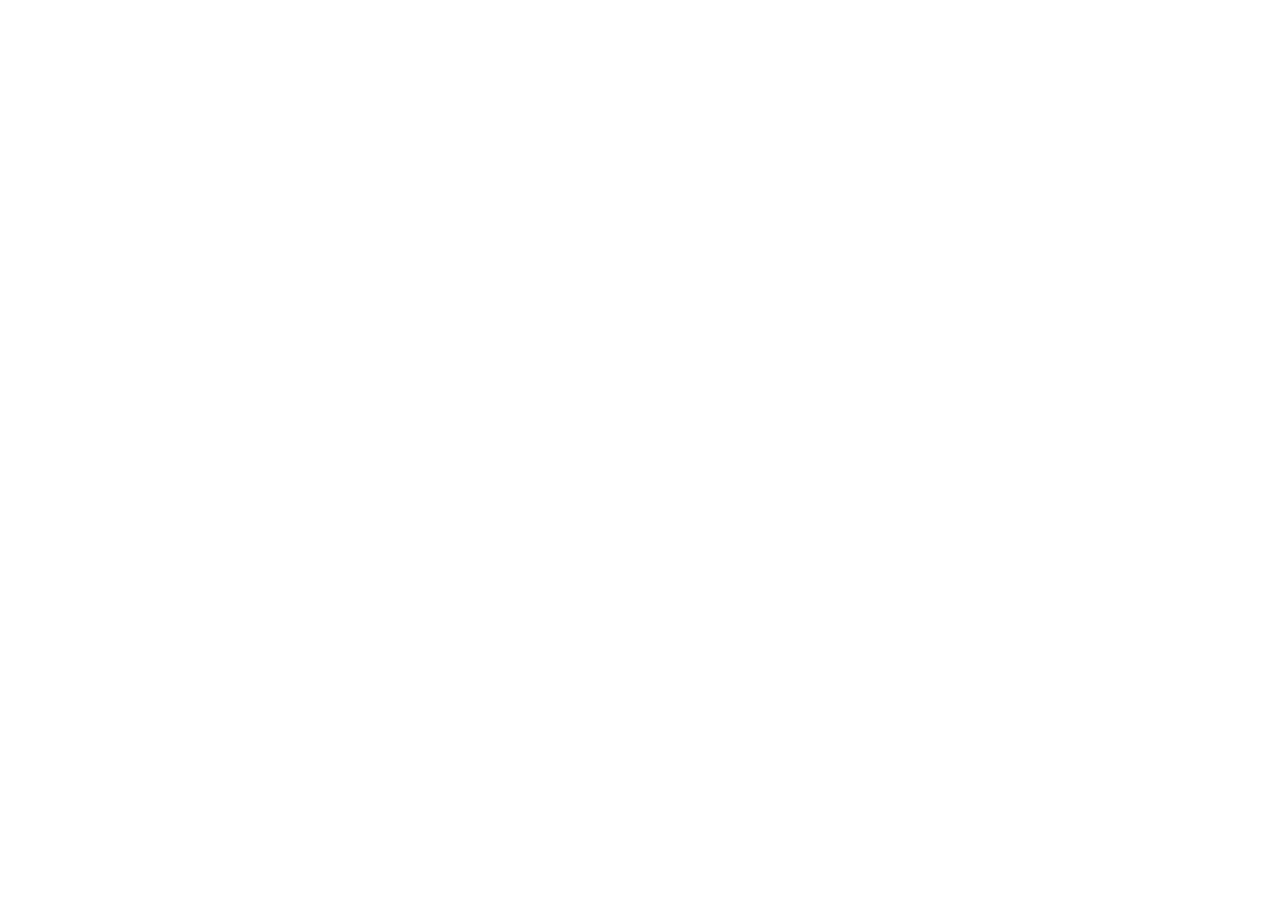
==== contact.html @ 14c85bc8 "Create basic HTML structure for home, products and contact pages" ====
<!DOCTYPE html>
<html lang="en">
<head>
    <meta charset="UTF-8">
    <meta name="viewport" content="width=device-width, initial-scale=1.0">
    <title>Contact Us | Leaf &amp; Brew Tea House</title>
    <link rel="stylesheet" href="style.css">
</head>
<body>
    <!-- Sumaya Binte Saida, 2220179 -->

    <header>
        <!-- header and navigation will go here -->
    </header>

    <main>
        <!-- page content will go here -->
    </main>

    <footer>
        <!-- footer will go here -->
    </footer>
</body>
</html>
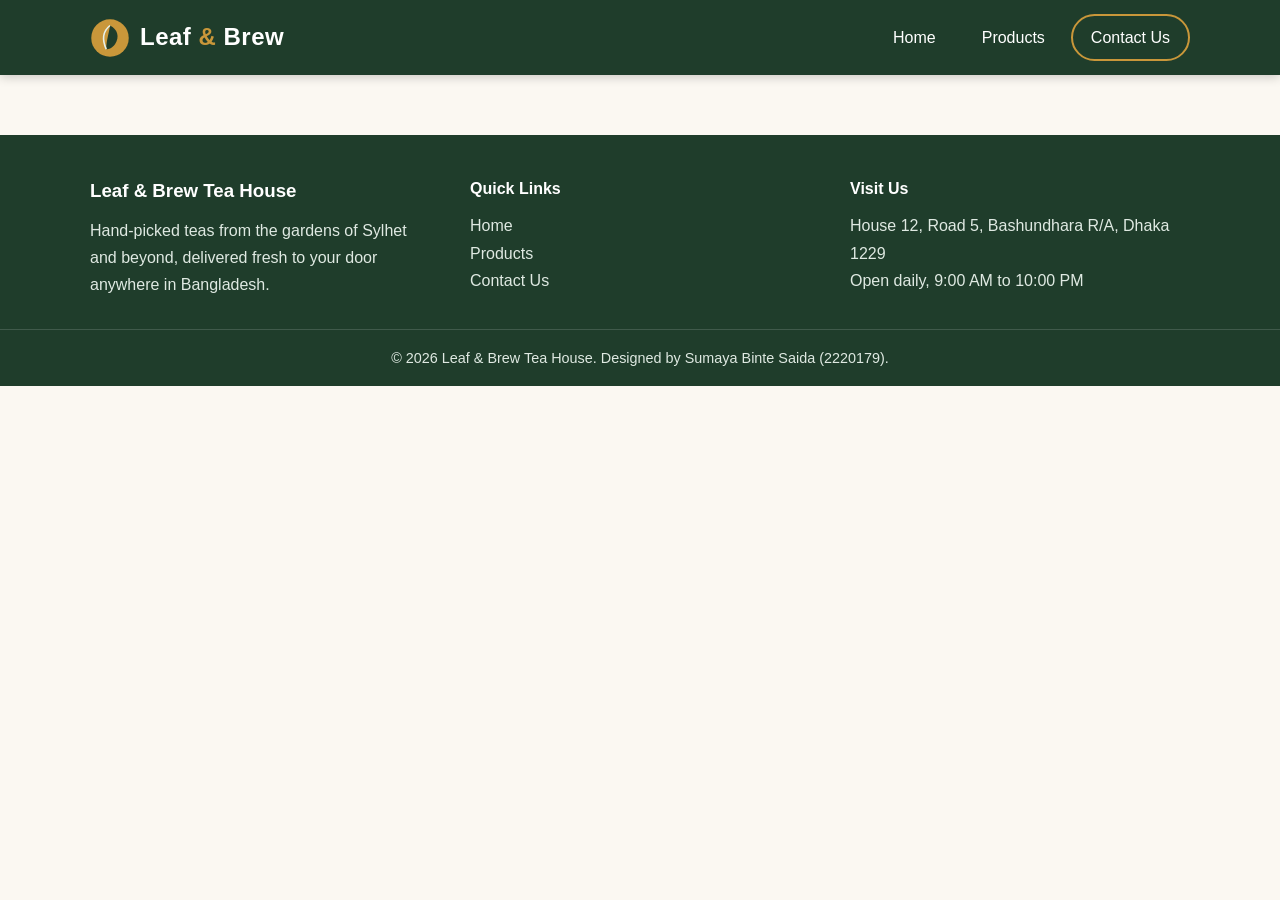
==== commit 6b4d5071: "Add header, navigation bar with hover effect and footer to all pages" ====
--- a/contact.html
+++ b/contact.html
@@ -9,16 +9,47 @@
 <body>
     <!-- Sumaya Binte Saida, 2220179 -->
 
-    <header>
-        <!-- header and navigation will go here -->
+    <header class="site-header">
+        <div class="container header-inner">
+            <a href="index.html" class="logo">
+                <img src="images/logo.svg" alt="Leaf &amp; Brew logo" class="logo-img">
+                <span>Leaf <em>&amp;</em> Brew</span>
+            </a>
+            <nav class="navbar">
+                <ul>
+                <li><a href="index.html">Home</a></li>
+                <li><a href="products.html">Products</a></li>
+                <li><a href="contact.html" class="active">Contact Us</a></li>
+                </ul>
+            </nav>
+        </div>
     </header>
 
     <main>
         <!-- page content will go here -->
     </main>
 
-    <footer>
-        <!-- footer will go here -->
+    <footer class="site-footer">
+        <div class="container footer-inner">
+            <div class="footer-col">
+                <h3>Leaf &amp; Brew Tea House</h3>
+                <p>Hand-picked teas from the gardens of Sylhet and beyond, delivered fresh to your door anywhere in Bangladesh.</p>
+            </div>
+            <div class="footer-col">
+                <h4>Quick Links</h4>
+                <ul>
+                    <li><a href="index.html">Home</a></li>
+                    <li><a href="products.html">Products</a></li>
+                    <li><a href="contact.html">Contact Us</a></li>
+                </ul>
+            </div>
+            <div class="footer-col">
+                <h4>Visit Us</h4>
+                <p>House 12, Road 5, Bashundhara R/A, Dhaka 1229</p>
+                <p>Open daily, 9:00 AM to 10:00 PM</p>
+            </div>
+        </div>
+        <p class="copyright">&copy; 2026 Leaf &amp; Brew Tea House. Designed by Sumaya Binte Saida (2220179).</p>
     </footer>
 </body>
 </html>
--- a/style.css
+++ b/style.css
@@ -0,0 +1,141 @@
+/* ===== Leaf & Brew Tea House - Main Stylesheet ===== */
+
+:root {
+    --green-dark: #1f3d2b;
+    --green: #2f6b45;
+    --green-light: #e7f1e9;
+    --gold: #c9973a;
+    --cream: #fbf8f2;
+    --text: #2b2b2b;
+    --muted: #6b6b6b;
+    --radius: 12px;
+    --shadow: 0 6px 20px rgba(0, 0, 0, 0.08);
+}
+
+* {
+    margin: 0;
+    padding: 0;
+    box-sizing: border-box;
+}
+
+body {
+    font-family: "Segoe UI", Tahoma, Geneva, Verdana, sans-serif;
+    background-color: var(--cream);
+    color: var(--text);
+    line-height: 1.7;
+}
+
+.container {
+    width: 90%;
+    max-width: 1100px;
+    margin: 0 auto;
+}
+
+/* ===== Header & Navigation ===== */
+.site-header {
+    background-color: var(--green-dark);
+    position: sticky;
+    top: 0;
+    z-index: 100;
+    box-shadow: 0 2px 10px rgba(0, 0, 0, 0.2);
+}
+
+.header-inner {
+    display: flex;
+    justify-content: space-between;
+    align-items: center;
+    padding: 14px 0;
+}
+
+.logo {
+    display: flex;
+    align-items: center;
+    gap: 10px;
+    color: #fff;
+    text-decoration: none;
+    font-size: 1.5rem;
+    font-weight: 700;
+    letter-spacing: 0.5px;
+}
+
+.logo em {
+    color: var(--gold);
+    font-style: normal;
+}
+
+.logo-img {
+    width: 40px;
+    height: 40px;
+}
+
+.navbar ul {
+    list-style: none;
+    display: flex;
+    gap: 6px;
+}
+
+.navbar a {
+    display: block;
+    color: #fff;
+    text-decoration: none;
+    padding: 8px 18px;
+    border-radius: 25px;
+    border: 2px solid transparent;
+    font-weight: 500;
+    transition: background-color 0.3s, color 0.3s;
+}
+
+.navbar a:hover {
+    background-color: var(--gold);
+    color: var(--green-dark);
+}
+
+.navbar a.active {
+    border-color: var(--gold);
+}
+
+/* ===== Footer ===== */
+.site-footer {
+    background-color: var(--green-dark);
+    color: #dfe9e2;
+    margin-top: 60px;
+    padding-top: 40px;
+}
+
+.footer-inner {
+    display: flex;
+    flex-wrap: wrap;
+    gap: 40px;
+    justify-content: space-between;
+}
+
+.footer-col {
+    flex: 1 1 250px;
+}
+
+.footer-col h3,
+.footer-col h4 {
+    color: #fff;
+    margin-bottom: 10px;
+}
+
+.footer-col ul {
+    list-style: none;
+}
+
+.footer-col a {
+    color: #dfe9e2;
+    text-decoration: none;
+}
+
+.footer-col a:hover {
+    color: var(--gold);
+}
+
+.copyright {
+    text-align: center;
+    border-top: 1px solid rgba(255, 255, 255, 0.15);
+    margin-top: 30px;
+    padding: 16px;
+    font-size: 0.9rem;
+}
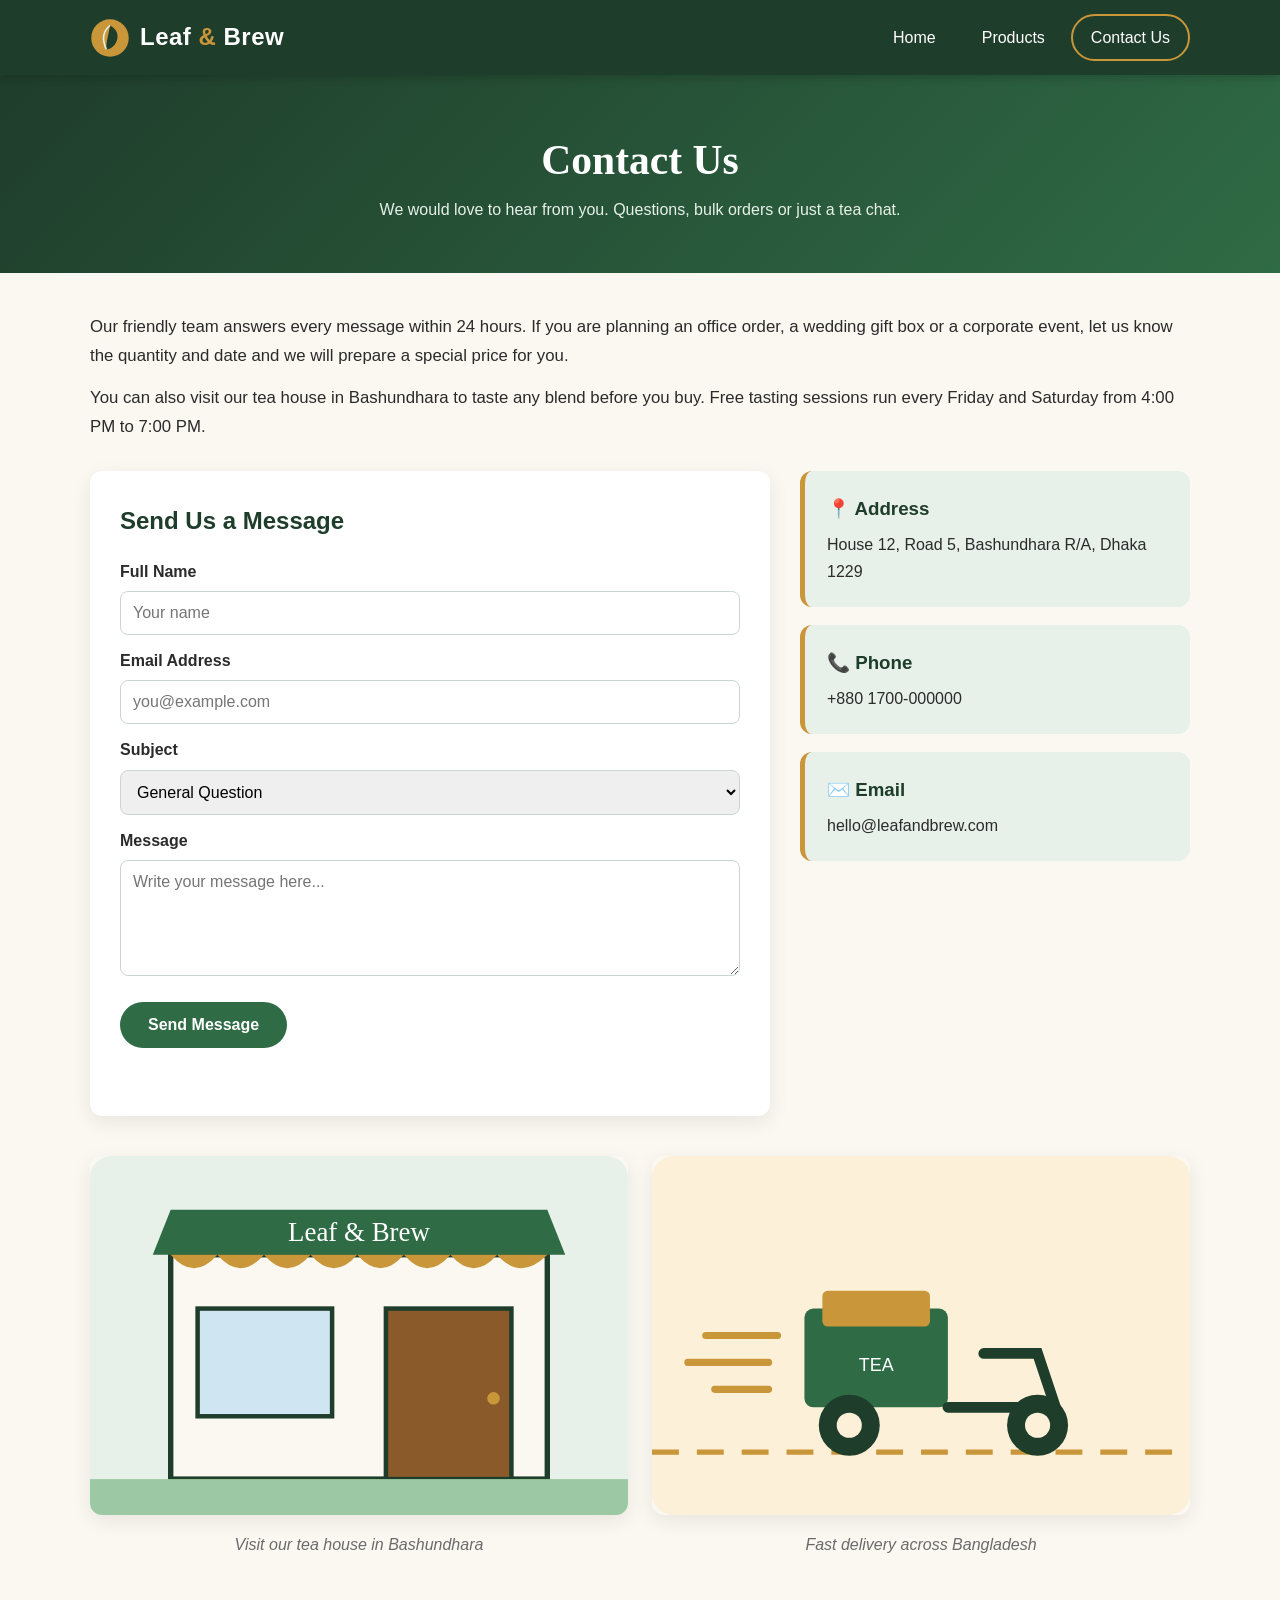
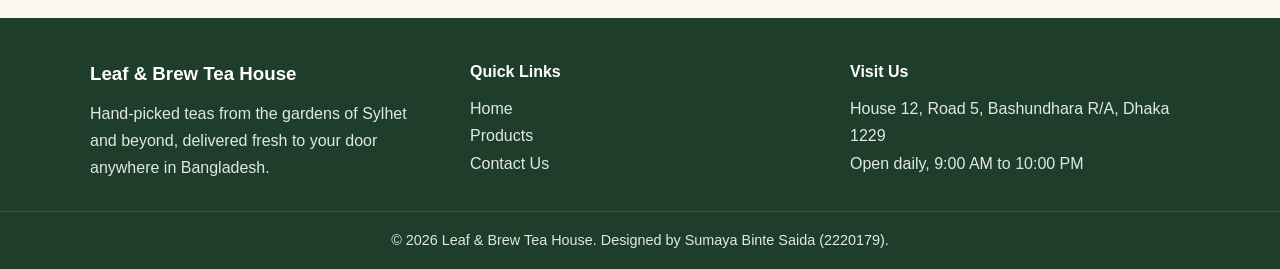
==== commit 0ea18b63: "Build contact us page with form, contact info and gallery" ====
--- a/contact.html
+++ b/contact.html
@@ -26,7 +26,70 @@
     </header>
 
     <main>
-        <!-- page content will go here -->
+        <section class="page-banner">
+            <div class="container">
+                <h1>Contact Us</h1>
+                <p>We would love to hear from you. Questions, bulk orders or just a tea chat.</p>
+            </div>
+        </section>
+
+        <section class="container intro">
+            <p>Our friendly team answers every message within 24 hours. If you are planning an office order, a wedding gift box or a corporate event, let us know the quantity and date and we will prepare a special price for you.</p>
+            <p>You can also visit our tea house in Bashundhara to taste any blend before you buy. Free tasting sessions run every Friday and Saturday from 4:00 PM to 7:00 PM.</p>
+        </section>
+
+        <section class="container contact-wrap">
+            <div class="contact-form-box">
+                <h2>Send Us a Message</h2>
+                <form id="contact-form" onsubmit="return false;">
+                    <label for="name">Full Name</label>
+                    <input type="text" id="name" placeholder="Your name">
+
+                    <label for="email">Email Address</label>
+                    <input type="email" id="email" placeholder="you@example.com">
+
+                    <label for="subject">Subject</label>
+                    <select id="subject">
+                        <option>General Question</option>
+                        <option>Order Status</option>
+                        <option>Bulk / Corporate Order</option>
+                        <option>Feedback</option>
+                    </select>
+
+                    <label for="message">Message</label>
+                    <textarea id="message" rows="5" placeholder="Write your message here..."></textarea>
+
+                    <button type="button" class="btn btn-green" onclick="sendMessage()">Send Message</button>
+                </form>
+                <p id="form-status" class="message"></p>
+            </div>
+
+            <div class="contact-info">
+                <div class="info-card">
+                    <h3>&#128205; Address</h3>
+                    <p>House 12, Road 5, Bashundhara R/A, Dhaka 1229</p>
+                </div>
+                <div class="info-card">
+                    <h3>&#128222; Phone</h3>
+                    <p>+880 1700-000000</p>
+                </div>
+                <div class="info-card">
+                    <h3>&#9993;&#65039; Email</h3>
+                    <p>hello@leafandbrew.com</p>
+                </div>
+            </div>
+        </section>
+
+        <section class="container gallery">
+            <figure>
+                <img src="images/shop-front.svg" alt="Leaf &amp; Brew tea house shop front">
+                <figcaption>Visit our tea house in Bashundhara</figcaption>
+            </figure>
+            <figure>
+                <img src="images/delivery.svg" alt="Tea delivery van">
+                <figcaption>Fast delivery across Bangladesh</figcaption>
+            </figure>
+        </section>
     </main>
 
     <footer class="site-footer">
--- a/style.css
+++ b/style.css
@@ -139,3 +139,352 @@
     padding: 16px;
     font-size: 0.9rem;
 }
+
+/* ===== Buttons ===== */
+.btn {
+    display: inline-block;
+    padding: 12px 26px;
+    border-radius: 30px;
+    font-size: 1rem;
+    font-weight: 600;
+    text-decoration: none;
+    cursor: pointer;
+    border: 2px solid transparent;
+    transition: transform 0.2s, box-shadow 0.2s, background-color 0.3s;
+}
+
+.btn:hover {
+    transform: translateY(-2px);
+    box-shadow: 0 6px 14px rgba(0, 0, 0, 0.15);
+}
+
+.btn-gold {
+    background-color: var(--gold);
+    color: var(--green-dark);
+}
+
+.btn-green {
+    background-color: var(--green);
+    color: #fff;
+}
+
+.btn-outline {
+    background: transparent;
+    color: #fff;
+    border-color: #fff;
+}
+
+.message {
+    margin-top: 14px;
+    font-weight: 600;
+    color: var(--gold);
+    min-height: 1.5em;
+}
+
+.section-title {
+    text-align: center;
+    font-size: 2rem;
+    color: var(--green-dark);
+    margin: 60px 0 30px;
+}
+
+/* ===== Home: Hero (flex) ===== */
+.hero {
+    background: linear-gradient(135deg, var(--green-dark), var(--green));
+    color: #fff;
+    padding: 60px 0;
+}
+
+.hero-inner {
+    display: flex;
+    align-items: center;
+    gap: 40px;
+}
+
+.hero-text {
+    flex: 1;
+}
+
+.hero-text h1 {
+    font-family: Georgia, "Times New Roman", serif;
+    font-size: 2.8rem;
+    line-height: 1.2;
+    margin-bottom: 18px;
+}
+
+.hero-text p {
+    margin-bottom: 14px;
+    color: #e7f1e9;
+}
+
+.hero-buttons {
+    display: flex;
+    gap: 14px;
+    flex-wrap: wrap;
+    margin-top: 20px;
+}
+
+.hero-image {
+    flex: 1;
+}
+
+.hero-image img,
+.about-image img {
+    width: 100%;
+    border-radius: var(--radius);
+    box-shadow: var(--shadow);
+}
+
+/* ===== Home: Features (flex) ===== */
+.feature-list {
+    display: flex;
+    gap: 24px;
+    flex-wrap: wrap;
+}
+
+.feature-card {
+    flex: 1 1 250px;
+    background: #fff;
+    padding: 30px;
+    border-radius: var(--radius);
+    box-shadow: var(--shadow);
+    text-align: center;
+    transition: transform 0.3s;
+}
+
+.feature-card:hover {
+    transform: translateY(-6px);
+}
+
+.feature-icon {
+    font-size: 2.5rem;
+}
+
+.feature-card h3 {
+    color: var(--green);
+    margin: 10px 0;
+}
+
+/* ===== Home: About (flex) ===== */
+.about {
+    display: flex;
+    align-items: center;
+    gap: 40px;
+    margin-top: 60px;
+}
+
+.about-image,
+.about-text {
+    flex: 1;
+}
+
+.about-text h2 {
+    font-family: Georgia, serif;
+    color: var(--green-dark);
+    font-size: 2rem;
+    margin-bottom: 14px;
+}
+
+.about-text p {
+    margin-bottom: 14px;
+}
+
+.about-text .message {
+    color: var(--green);
+}
+
+/* ===== Page Banner (Products & Contact) ===== */
+.page-banner {
+    background: linear-gradient(135deg, var(--green-dark), var(--green));
+    color: #fff;
+    text-align: center;
+    padding: 50px 0;
+}
+
+.page-banner h1 {
+    font-family: Georgia, serif;
+    font-size: 2.6rem;
+}
+
+.page-banner p {
+    color: #e7f1e9;
+}
+
+.intro {
+    margin-top: 40px;
+}
+
+.intro p {
+    margin-bottom: 14px;
+    font-size: 1.05rem;
+}
+
+/* ===== Products: Cart Bar ===== */
+.cart-bar {
+    display: flex;
+    justify-content: space-between;
+    align-items: center;
+    background: var(--green-light);
+    border-left: 5px solid var(--green);
+    padding: 14px 20px;
+    border-radius: var(--radius);
+    margin: 20px auto 30px;
+}
+
+.btn-small {
+    padding: 8px 18px;
+    font-size: 0.9rem;
+}
+
+/* ===== Products: Grid ===== */
+.product-grid {
+    display: grid;
+    grid-template-columns: repeat(3, 1fr);
+    gap: 28px;
+}
+
+.product-card {
+    background: #fff;
+    border-radius: var(--radius);
+    overflow: hidden;
+    box-shadow: var(--shadow);
+    transition: transform 0.3s, box-shadow 0.3s;
+}
+
+.product-card:hover {
+    transform: translateY(-6px);
+    box-shadow: 0 12px 28px rgba(0, 0, 0, 0.14);
+}
+
+.product-card img {
+    width: 100%;
+    display: block;
+}
+
+.product-info {
+    padding: 20px;
+}
+
+.product-info h3 {
+    color: var(--green-dark);
+    margin-bottom: 6px;
+}
+
+.product-info p {
+    color: var(--muted);
+    font-size: 0.95rem;
+    min-height: 3.2em;
+}
+
+.product-bottom {
+    display: flex;
+    justify-content: space-between;
+    align-items: center;
+    margin-top: 14px;
+}
+
+.price {
+    font-size: 1.25rem;
+    font-weight: 700;
+    color: var(--green);
+}
+
+.price small {
+    font-size: 0.8rem;
+    color: var(--muted);
+    font-weight: 400;
+}
+
+/* ===== Contact Page ===== */
+.contact-wrap {
+    display: flex;
+    gap: 30px;
+    margin-top: 30px;
+    flex-wrap: wrap;
+}
+
+.contact-form-box {
+    flex: 2 1 400px;
+    background: #fff;
+    padding: 30px;
+    border-radius: var(--radius);
+    box-shadow: var(--shadow);
+}
+
+.contact-form-box h2 {
+    color: var(--green-dark);
+    margin-bottom: 16px;
+}
+
+.contact-form-box label {
+    display: block;
+    font-weight: 600;
+    margin: 12px 0 6px;
+}
+
+.contact-form-box input,
+.contact-form-box select,
+.contact-form-box textarea {
+    width: 100%;
+    padding: 12px;
+    border: 1px solid #ccd6cf;
+    border-radius: 8px;
+    font-family: inherit;
+    font-size: 1rem;
+    transition: border-color 0.3s, box-shadow 0.3s;
+}
+
+.contact-form-box input:focus,
+.contact-form-box select:focus,
+.contact-form-box textarea:focus {
+    outline: none;
+    border-color: var(--green);
+    box-shadow: 0 0 0 3px rgba(47, 107, 69, 0.2);
+}
+
+.contact-form-box .btn {
+    margin-top: 18px;
+}
+
+.contact-info {
+    flex: 1 1 250px;
+    display: flex;
+    flex-direction: column;
+    gap: 18px;
+}
+
+.info-card {
+    background: var(--green-light);
+    padding: 22px;
+    border-radius: var(--radius);
+    border-left: 5px solid var(--gold);
+}
+
+.info-card h3 {
+    color: var(--green-dark);
+    margin-bottom: 6px;
+}
+
+.gallery {
+    display: flex;
+    gap: 24px;
+    margin-top: 40px;
+    flex-wrap: wrap;
+}
+
+.gallery figure {
+    flex: 1 1 300px;
+    text-align: center;
+}
+
+.gallery img {
+    width: 100%;
+    border-radius: var(--radius);
+    box-shadow: var(--shadow);
+}
+
+.gallery figcaption {
+    margin-top: 8px;
+    color: var(--muted);
+    font-style: italic;
+}
